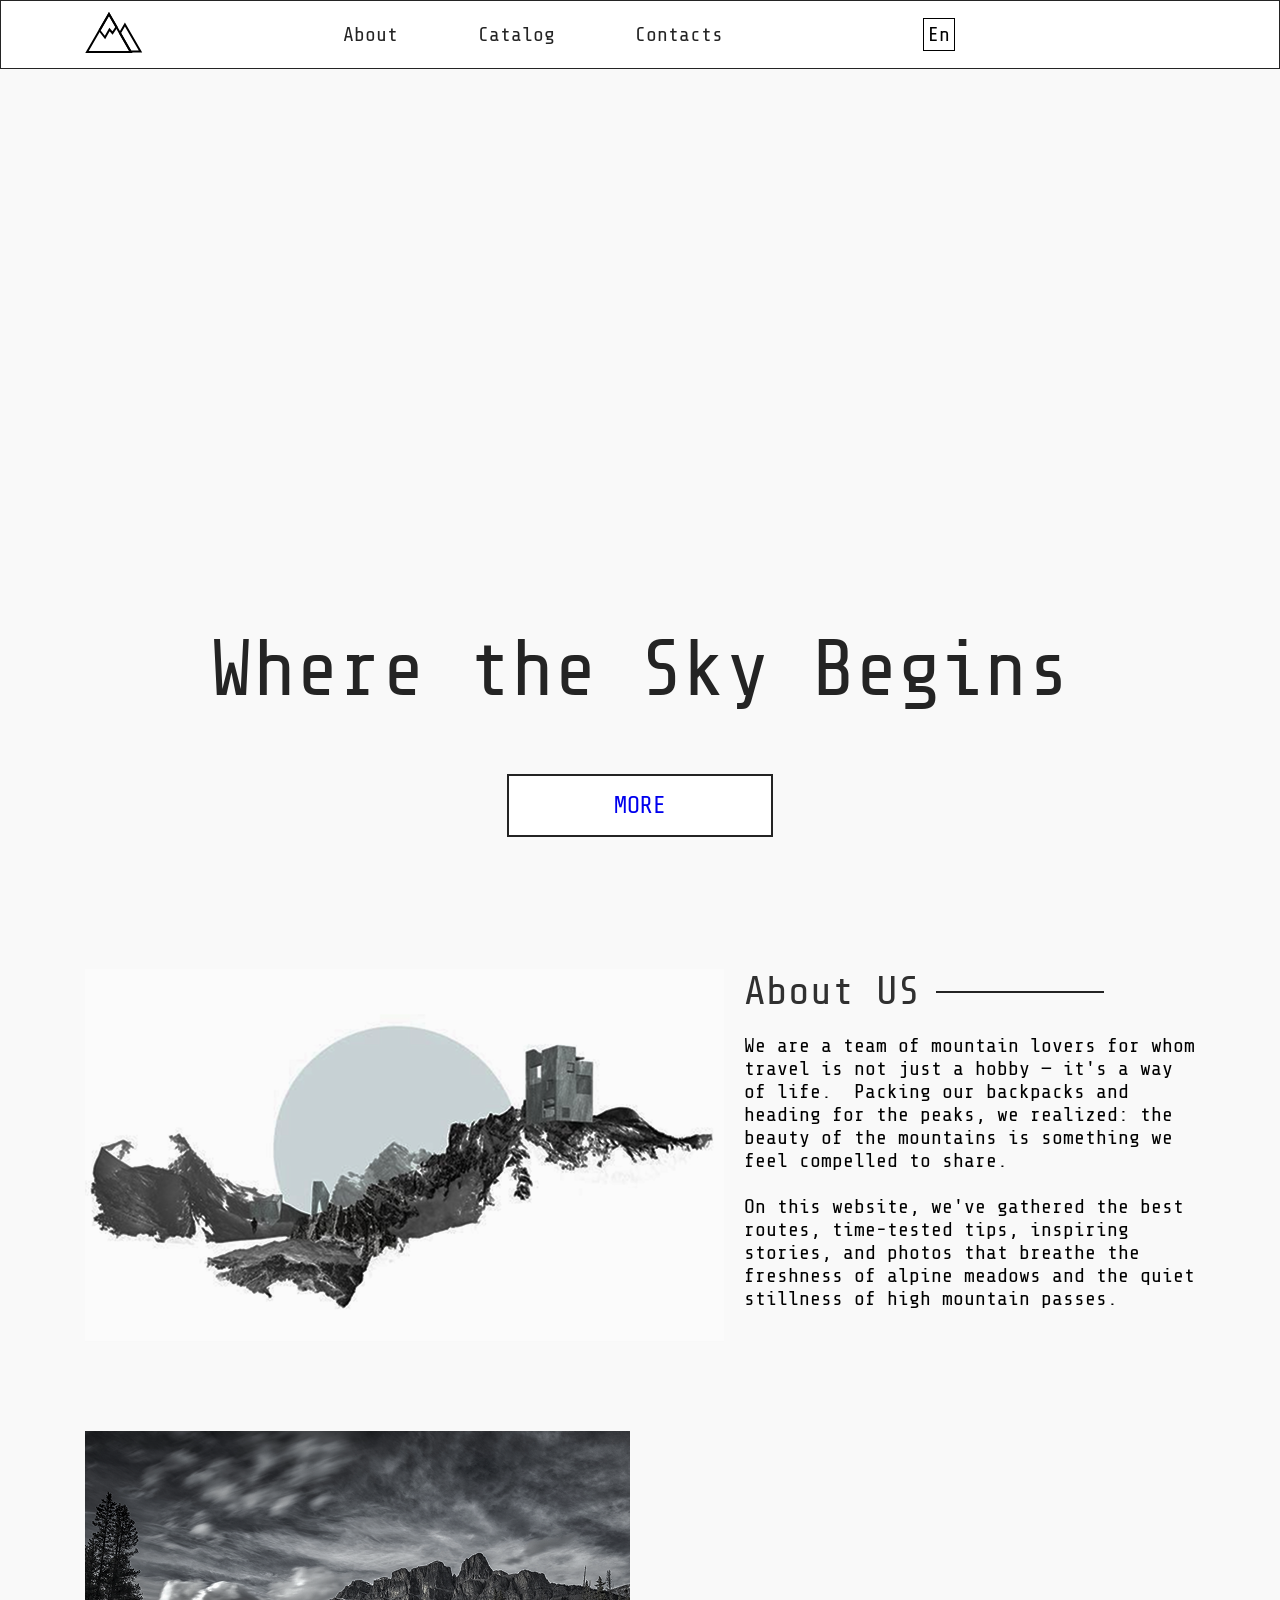
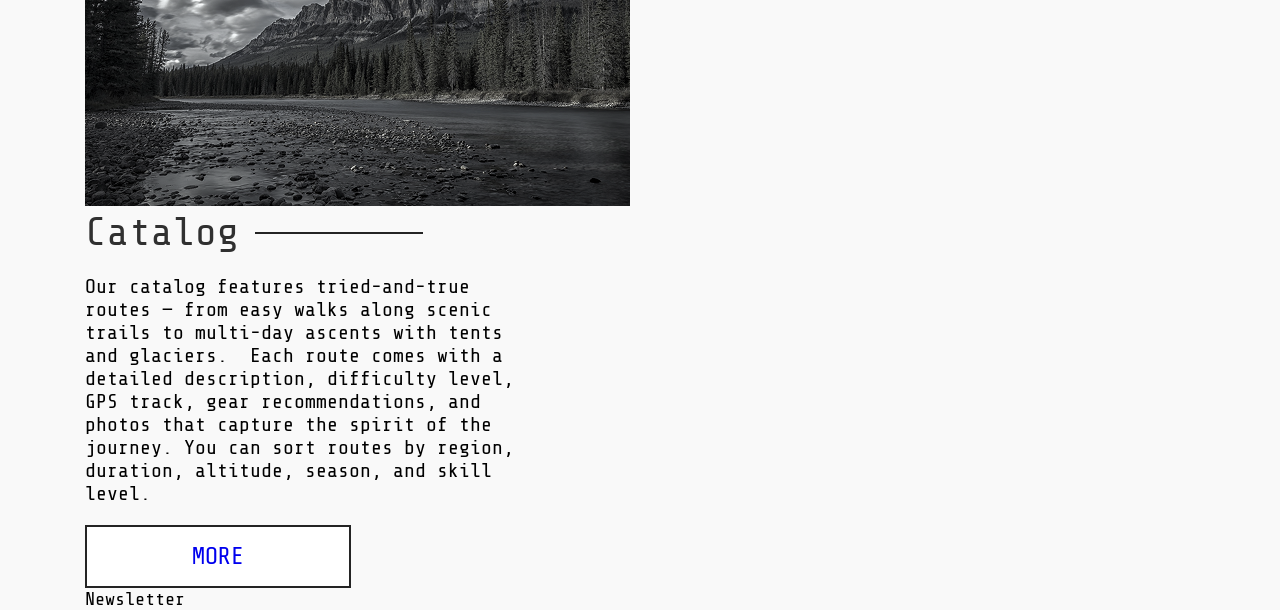
==== index.html @ dba681f2 "Add files via upload" ====
<!DOCTYPE html>
<html lang="en">
<head>
    <meta charset="UTF-8">
    <meta name="viewport" content="width=device-width, initial-scale=1.0">
    <title>mountain</title>
    <link rel="stylesheet" href="main.css">
</head>
<body>
    <header class="header">
        <nav class="container header__nav">
      <a href="#" class="header__logo"><img src="images/h1.svg" alt=""></a>
            <ul class="header__list">
                <li><a href="#">About</a></li>
                <li><a href="#">Catalog</a></li>
                <li><a href="#">Contacts</a></li>
            </ul>
            <button class="header__lang">En</button>
            <div class="header__nav-icons">
                <a href="#"><img src="images/SEARCH.svg" alt="">
                </a>
                <a href="#"><img src="images/SHOP.svg" alt="">
                </a>
            </div>
        </nav>
    </header>
    <main class="main">
        <section class="hero">
            <div class="content hero__content">
                 <h1>Where the Sky Begins</h1>
            <a href="#" class="btn">MORE</a>
            </div>
           
        </section>
        
        <section class="container about">
            <img src="images/c1.png" alt="">

                <div class="about__right">
                    <h2>About US</h2>
                    <p>We are a team of mountain lovers for whom travel is not just a hobby — it's a way of life.
 Packing our backpacks and heading for the peaks, we realized: the beauty of the mountains is something we feel compelled to share.
<br> <br>
On this website, we've gathered the best routes, time-tested tips, inspiring stories, and photos that breathe the freshness of alpine meadows and the quiet stillness of high mountain passes.</p>
             
            </div>
        </section>
        <section class="container cotalog">
                    <img src="images/c2.png" alt="">

                <div class="cotalog__right">
                    <h2>Catalog</h2>
                    <p>Our catalog features tried-and-true routes — from easy walks along scenic trails to multi-day ascents with tents and glaciers.
 Each route comes with a detailed description, difficulty level, GPS track, gear recommendations, and photos that capture the spirit of the journey.

You can sort routes by region, duration, altitude, season, and skill level.</p>
<a href="#" class="btn">MORE</a>
        </section>
   <footer class="footer">
    <div class="container footer__content">
        <div class="footer__left"></div>
        <h3>Newsletter</h3>
        <p>
            
        </p>
    </div>
   </footer>

</body>
</html>
---- main.css ----
@import url('https://fonts.googleapis.com/css2?family=Quicksand:wght@300..700&family=Share+Tech+Mono&display=swap');*{
    padding: 0;
    margin: 0;
    border: none;
    outline: none ;
    text-decoration: none;
    list-style: none;
    box-sizing: border-box;
    font-family:Share Tech Mono ;
    font-weight: 400;
    background: none;
}
.container{
    max-width: 1140px;
    margin: auto;
    padding: 0 15px;
    width: 100%;
    margin: auto;
}
.header{
    border: 1px solid #242424;
  background: white;  
  padding: 10px 0;
}
.header__nav{
    display: flex;
    justify-content: space-between;
    align-items: center;
}
.header__list{
    display: flex;
    gap: 80px;
    color: #242424;
}
.header__nav-icons{
     display: flex;
    gap: 40px;
}
.logo{
    font-weight: 700;
    font-size: 32px;
    color: white;
}
.header__list a{
      color: #242424;
  font-size: 20px;
  position: relative;

}
.header__list a ::after{
   content: "";
   width: 100%;
   display: block;
   height: 2px;
   background: #242424;
   transition: 3s;
   opacity: 0;
}
.header__list a::after{
    width: 100%;
    opacity: 1;
}
.header__lang{
    font-size: 20px;
    border: 1px solid #000000;
    padding: 4px;
    cursor: pointer;
}
body{
    background: #f9f9f9;
}
.hero{
background: url(images/herobg.png);
height: 100vh;
background-size: cover; 
}
.hero__content{
    display: flex;
    flex-direction: column;
    justify-content: flex-end;
    align-items: center;
    height: 100%;
    padding-bottom: 132px;
    gap: 40px;
    text-align: center;
    
}
h1{
    color: #242424;
    font-size: 80px;
    font-weight: 500;
}
.btn{
    border: 2px solid #242424;
    font-size: 24px;
    background: white;
    padding: 16px 105px;
    display: block;
    width: max-content;
}
.about, .catalog{
    display: flex;
    align-items: flex-start;
  gap: 20px;
  margin-bottom: 80px;
}
.main h2{
   font-size: 40px;
color: #303030;
margin-bottom: 20px;
display: flex;
align-items: center;
gap: 16px;
}
.main h2::after {
content: "";
width: 168px;
height: 2px;
background: #242424;
display: inline-block;
}
.main p{
    max-width: 451px;
    font-size: 20px;

}
.main .btn{
    margin-top: 20px;
}
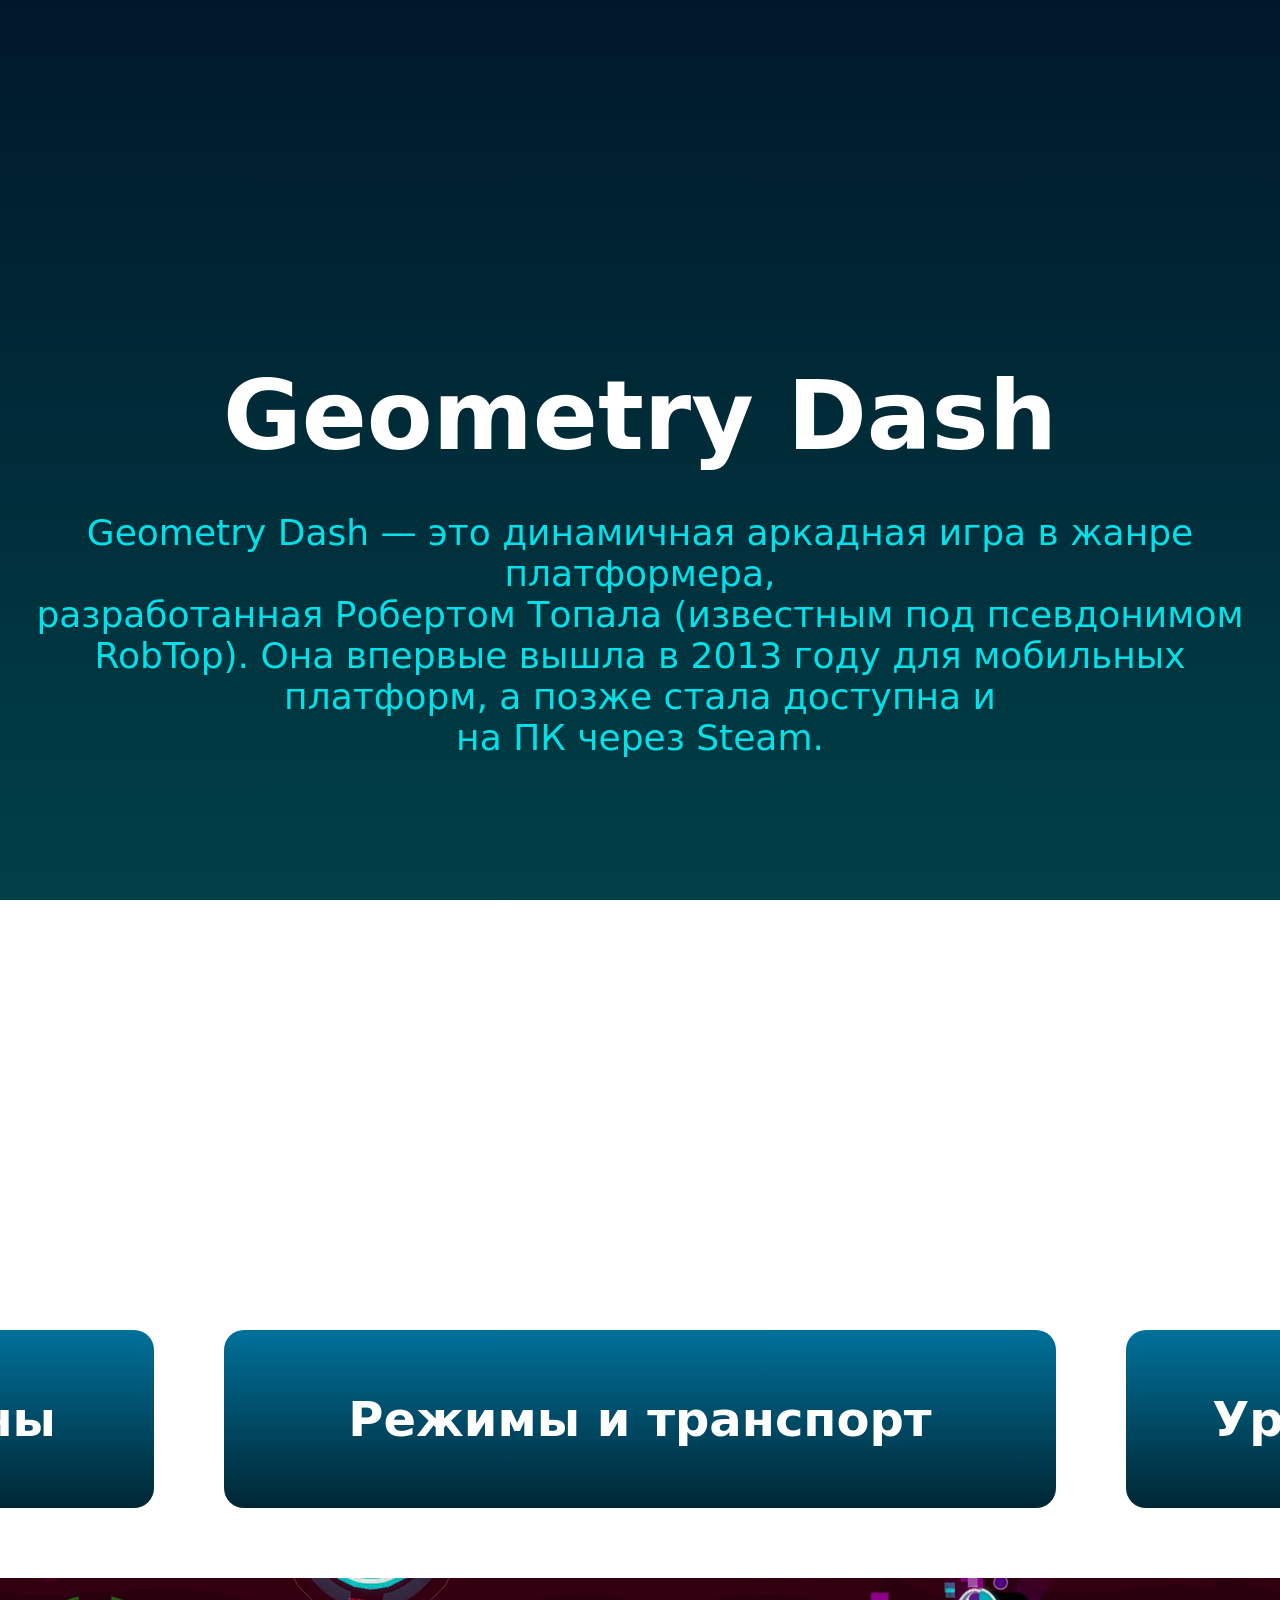
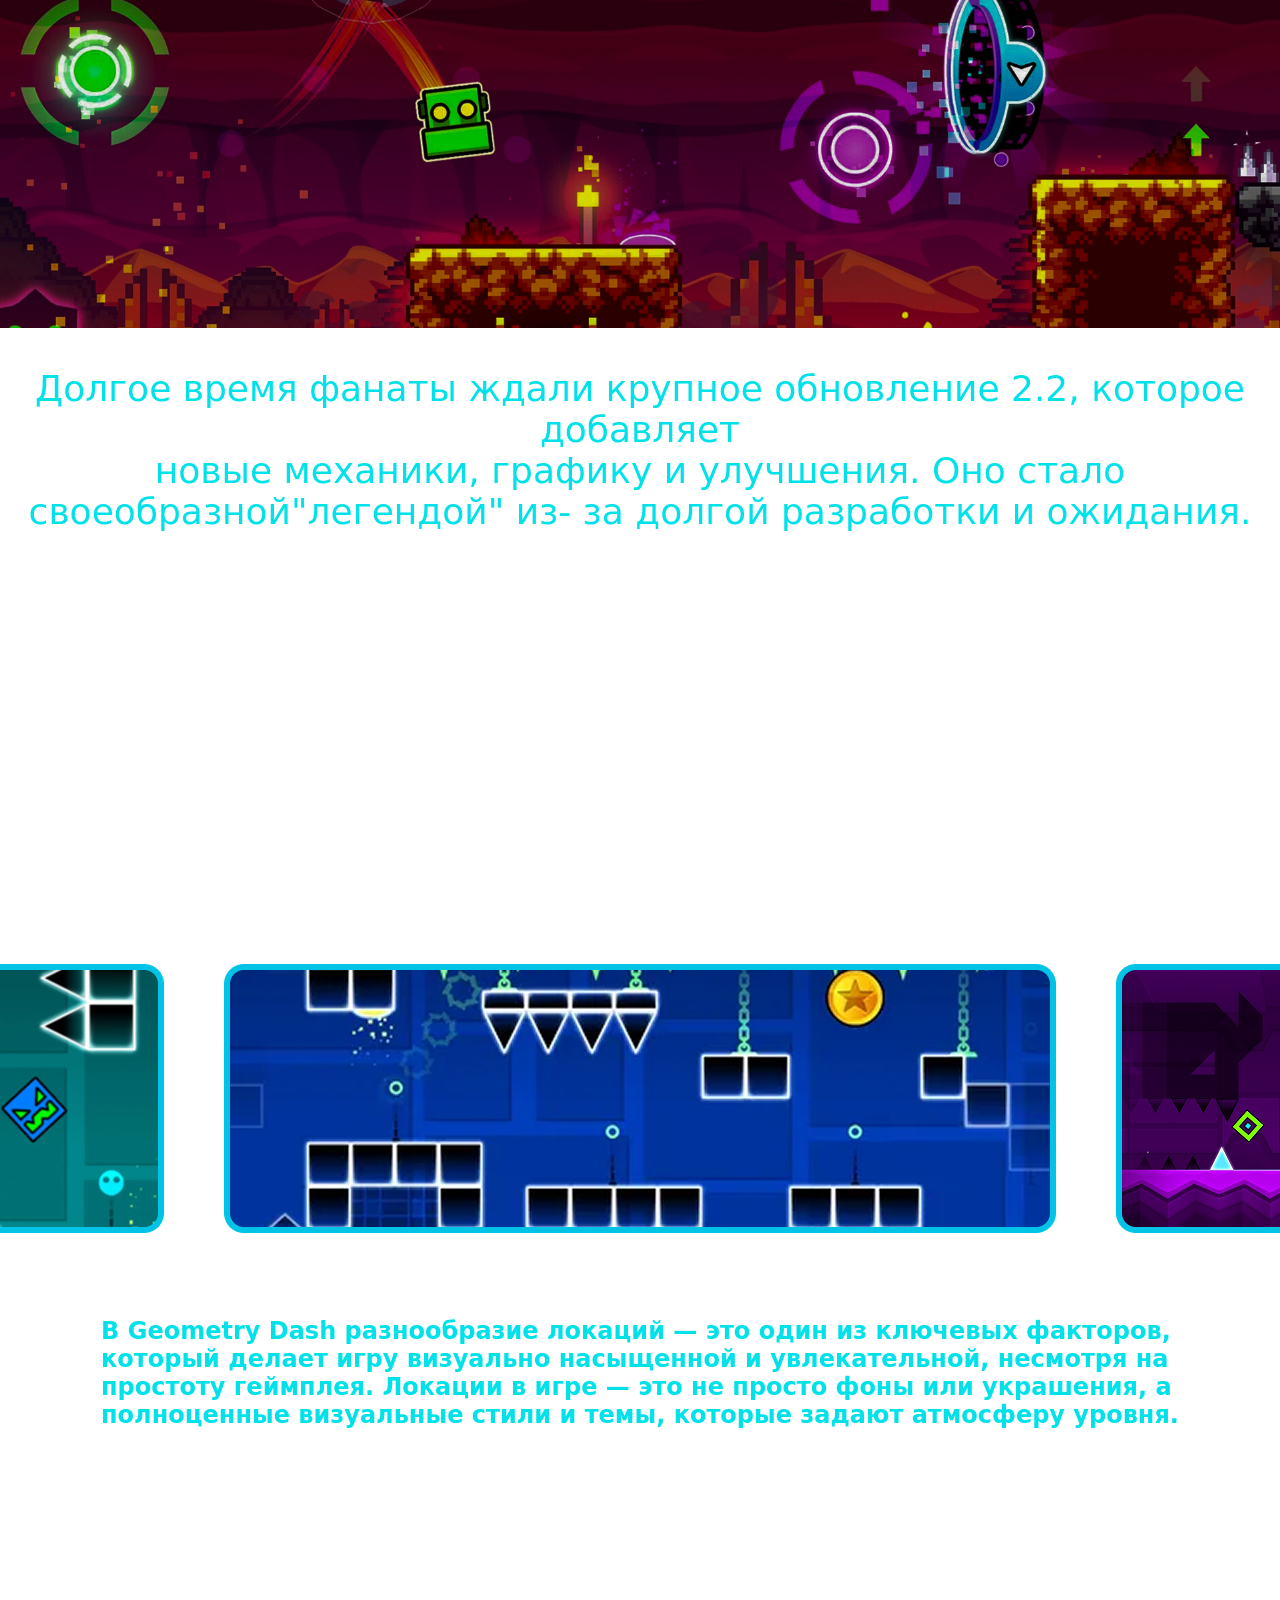
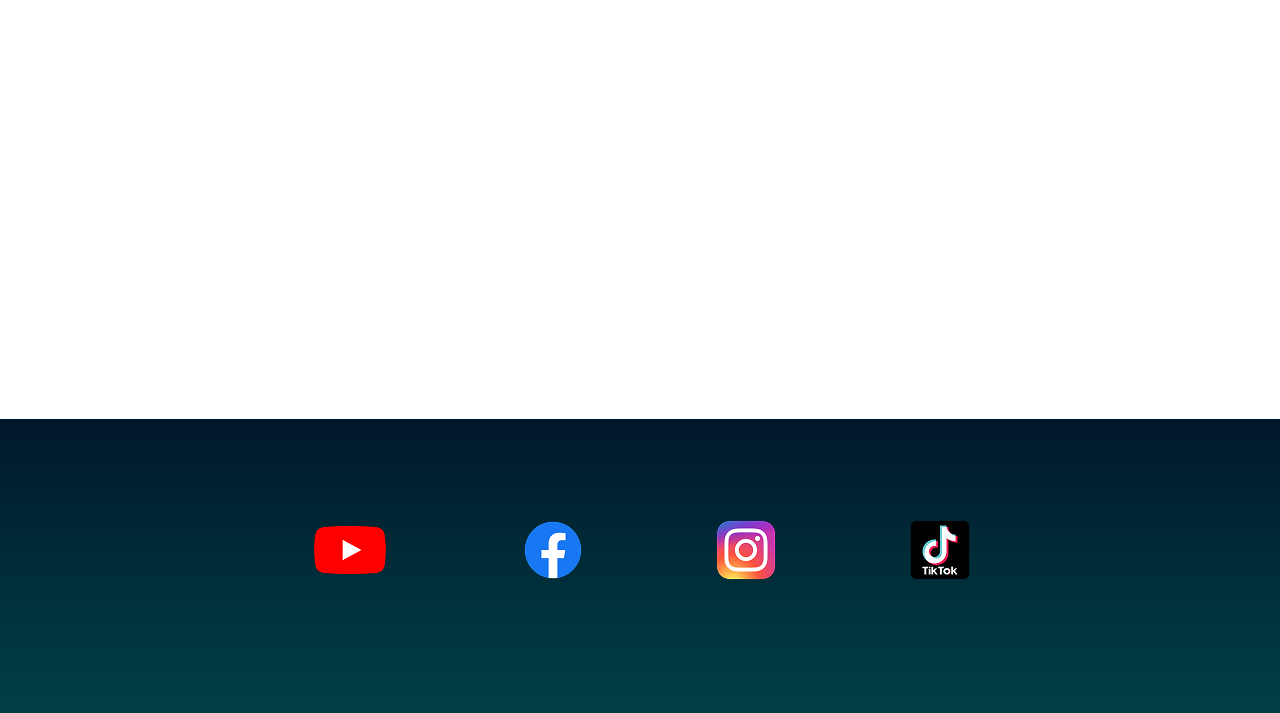
==== commit c8c62c07: "Add files via upload" ====
--- a/index.html
+++ b/index.html
@@ -3,70 +3,44 @@
 <head>
     <meta charset="UTF-8">
     <meta name="viewport" content="width=device-width, initial-scale=1.0">
-    <title>mountain</title>
+    <title>Geometry Dash</title>
     <link rel="stylesheet" href="main.css">
 </head>
-<body>
-    <header class="header">
-        <nav class="container header__nav">
-      <a href="#" class="header__logo"><img src="images/h1.svg" alt=""></a>
-            <ul class="header__list">
-                <li><a href="#">About</a></li>
-                <li><a href="#">Catalog</a></li>
-                <li><a href="#">Contacts</a></li>
-            </ul>
-            <button class="header__lang">En</button>
-            <div class="header__nav-icons">
-                <a href="#"><img src="images/SEARCH.svg" alt="">
-                </a>
-                <a href="#"><img src="images/SHOP.svg" alt="">
-                </a>
-            </div>
-        </nav>
-    </header>
-    <main class="main">
-        <section class="hero">
-            <div class="content hero__content">
-                 <h1>Where the Sky Begins</h1>
-            <a href="#" class="btn">MORE</a>
-            </div>
-           
-        </section>
-        
-        <section class="container about">
-            <img src="images/c1.png" alt="">
-
-                <div class="about__right">
-                    <h2>About US</h2>
-                    <p>We are a team of mountain lovers for whom travel is not just a hobby — it's a way of life.
- -Packing our backpacks and heading for the peaks, we realized: the beauty of the mountains is something we feel compelled to share.
-<br> <br>
-On this website, we've gathered the best routes, time-tested tips, inspiring stories, and photos that breathe the freshness of alpine meadows and the quiet stillness of high mountain passes.</p>
-             
-            </div>
-        </section>
-        <section class="container cotalog">
-                    <img src="images/c2.png" alt="">
-
-                <div class="cotalog__right">
-                    <h2>Catalog</h2>
-                    <p>Our catalog features tried-and-true routes — from easy walks along scenic trails to multi-day ascents with tents and glaciers.
- -Each route comes with a detailed description, difficulty level, GPS track, gear recommendations, and photos that capture the spirit of the journey.
-
-You can sort routes by region, duration, altitude, season, and skill level.</p>
-<a href="#" class="btn">MORE</a>
-        </section>
-   <footer class="footer">
-    <div class="container footer__content">
-        <div class="footer__left"></div>
-        <h3>Newsletter</h3>
-        <p>
-            
-        </p>
-    </div>
-   </footer>
-
+<body class="body1">
+    <h1 class="title">Geometry Dash</h1>
+<p class="text">Geometry Dash — это динамичная аркадная игра в жанре платформера,
+    <br> разработанная Робертом Топала (известным под псевдонимом RobTop). Она впервые
+ вышла в 2013 году для мобильных платформ, а позже стала доступна и
+      <br> на ПК через Steam.</p>
+<h2 class="title mini-title">МЕНЮ</h2>
+<ul class="menu">
+    <li><a href="skins.html">Скины</a></li>
+    <li><a href="#" class="long" >Режимы и транспорт</a></li>
+    <li><a href="#">Уровни</a></li>
+</ul>
+<img src="img/poster.png" alt="" class="poster">
+<p class="text mini-text">Долгое время фанаты ждали крупное обновление 2.2, которое добавляет <br>
+     новые механики, графику и улучшения. Оно стало своеобразной"легендой" из- 
+     за долгой разработки и ожидания.</p>
+     <h2 class="title mini-title">ЛОКАЦИИ</h2>
+     <nav class="nav">
+        <a href="#"><img src="img/c1.png" alt=""></a>
+        <a href="#"><img src="img/c2.png" alt=""></a>
+        <a href="#"><img src="img/c3.png" alt=""></a>
+    </nav>
+<h2 class="m">В Geometry Dash разнообразие локаций — это один из ключевых факторов, <br>
+     который делает игру визуально насыщенной и увлекательной, несмотря на <br>
+      простоту геймплея. Локации в игре — это не просто фоны или украшения, а <br>
+       полноценные визуальные стили и темы, которые задают атмосферу уровня.
+    </h2>
+    <h2 class="n">СОЦ.СЕТИ</h2>
+    <footer class="footer">
+        <div class="social">
+            <a href="#"><img src="img/s1.png" alt=""></a>
+            <a href="#"><img src="img/s2.png" alt=""></a>
+            <a href="#"><img src="img/s3.png" alt=""></a>
+            <a href="#"><img src="img/s4.png" alt=""></a>
+        </div></footer>
+    
 </body>
 </html>
--- a/main.css
+++ b/main.css
@@ -1,129 +1,119 @@
-@import url('https://fonts.googleapis.com/css2?family=Quicksand:wght@300..700&family=Share+Tech+Mono&display=swap');*{
-    padding: 0;
-    margin: 0;
-    border: none;
-    outline: none ;
-    text-decoration: none;
-    list-style: none;
-    box-sizing: border-box;
-    font-family:Share Tech Mono ;
-    font-weight: 400;
-    background: none;
+*{
+ padding: 0;
+ margin: 0;  
+ text-decoration: none; 
+ list-style: none;
+ font-family: system-ui, -apple-system, BlinkMacSystemFont, 'Segoe UI', Roboto, Oxygen, Ubuntu, Cantarell, 'Open Sans', 'Helvetica Neue', sans-serif;
+}
+.body1{
+background: linear-gradient(180deg, #00182A 0%, #004047 100%);
+background-attachment: fixed;
+padding-top: 80px;
+}
+.title{
+    color: white;
+    text-align: center;
+    font-size: 96px;
+    font-weight: 900;
+    margin: 280px auto 40px ;
+}
+.text{
+color: #00E1E9;
+text-align: center;
+max-width: 1365px;
+margin:40px auto  140px;
+font-size: 36px;
+font-weight: 700px;
+}
+.titleminititle{
+    font-size: 48px;
+    margin-bottom: 180px;
+}
+.menu{
+ display: flex; 
+ justify-content: center;
+ gap: 70px;
+ margin-top:40px;
+ margin-bottom: 80px;
+ margin: 180px auto 70px;
+
+}
+.menu a{
+    background: linear-gradient(180deg, #00719A 0%, #002634 100%);
+display: flex;
+width: 374px;
+height: 178px;
+font-size: 48px;
+justify-content: center;
+align-items: center;
+color: white;
+text-align: center;
+font-weight: 900;
+border-radius: 20px;
+font-weight: 800px;
+}
+a.long{
+    width: 832px;
+}
+.poster{
+    display: block;
+margin: 0px auto 20px;
+width: 100%;
+}
+.minitext{
+    font-size: 24px;
+}
+.nav{
+    display: flex;
+    justify-content: center;
+    gap: 60px;
+    margin: 40px 0 80px;
+}
+.m{
+ display: flex; 
+ justify-content: center;
+ color: #00E1E9;  
+}
+.n{
+ display: flex; 
+ justify-content: center;
+ color: white; 
+ gap: 281px;
+ margin: 281px auto 281px;    
+}
+.social{
+ display: flex;
+ justify-content: center; 
+ gap: 134px;  
+}
+.r{
+display: flex;
+ justify-content: center; 
+ gap: 134px;  
+}
+.h{
+  display: flex;
+ justify-content: center;
+ gap: 100px;  
+}
+.galeri{
+    display: flex;
+    justify-content: center;
+    gap: 60px;
+}
+.footer{
+    background: linear-gradient(180deg, #00182A 0%, #004047 100%);
+padding: 101px 0 129px;
 }
 .container{
-    max-width: 1140px;
-    margin: auto;
-    padding: 0 15px;
-    width: 100%;
-    margin: auto;
+display: flex;
+justify-content: center;
+gap: 80px;
 }
-.header{
-    border: 1px solid #242424;
-  background: white;  
-  padding: 10px 0;
+.container p{
+    text-align: center;
 }
-.header__nav{
-    display: flex;
-    justify-content: space-between;
-    align-items: center;
-}
-.header__list{
-    display: flex;
-    gap: 80px;
-    color: #242424;
-}
-.header__nav-icons{
-     display: flex;
-    gap: 40px;
-}
-.logo{
-    font-weight: 700;
-    font-size: 32px;
-    color: white;
-}
-.header__list a{
-      color: #242424;
-  font-size: 20px;
-  position: relative;
-
-}
-.header__list a ::after{
-   content: "";
-   width: 100%;
-   display: block;
-   height: 2px;
-   background: #242424;
-   transition: 3s;
-   opacity: 0;
-}
-.header__list a::after{
-    width: 100%;
-    opacity: 1;
-}
-.header__lang{
-    font-size: 20px;
-    border: 1px solid #000000;
-    padding: 4px;
-    cursor: pointer;
-}
-body{
-    background: #f9f9f9;
-}
-.hero{
-background: url(images/herobg.png);
-height: 100vh;
-background-size: cover; 
-}
-.hero__content{
-    display: flex;
-    flex-direction: column;
-    justify-content: flex-end;
-    align-items: center;
-    height: 100%;
-    padding-bottom: 132px;
-    gap: 40px;
+.container h1{
     text-align: center;
-    
-}
-h1{
-    color: #242424;
-    font-size: 80px;
-    font-weight: 500;
-}
-.btn{
-    border: 2px solid #242424;
-    font-size: 24px;
-    background: white;
-    padding: 16px 105px;
-    display: block;
-    width: max-content;
-}
-.about, .catalog{
-    display: flex;
-    align-items: flex-start;
-  gap: 20px;
-  margin-bottom: 80px;
-}
-.main h2{
-   font-size: 40px;
-color: #303030;
-margin-bottom: 20px;
-display: flex;
-align-items: center;
-gap: 16px;
-}
-.main h2::after {
-content: "";
-width: 168px;
-height: 2px;
-background: #242424;
-display: inline-block;
-}
-.main p{
-    max-width: 451px;
-    font-size: 20px;
-
-}
-.main .btn{
-    margin-top: 20px;
-}
+    padding-left: 90px;
+}
